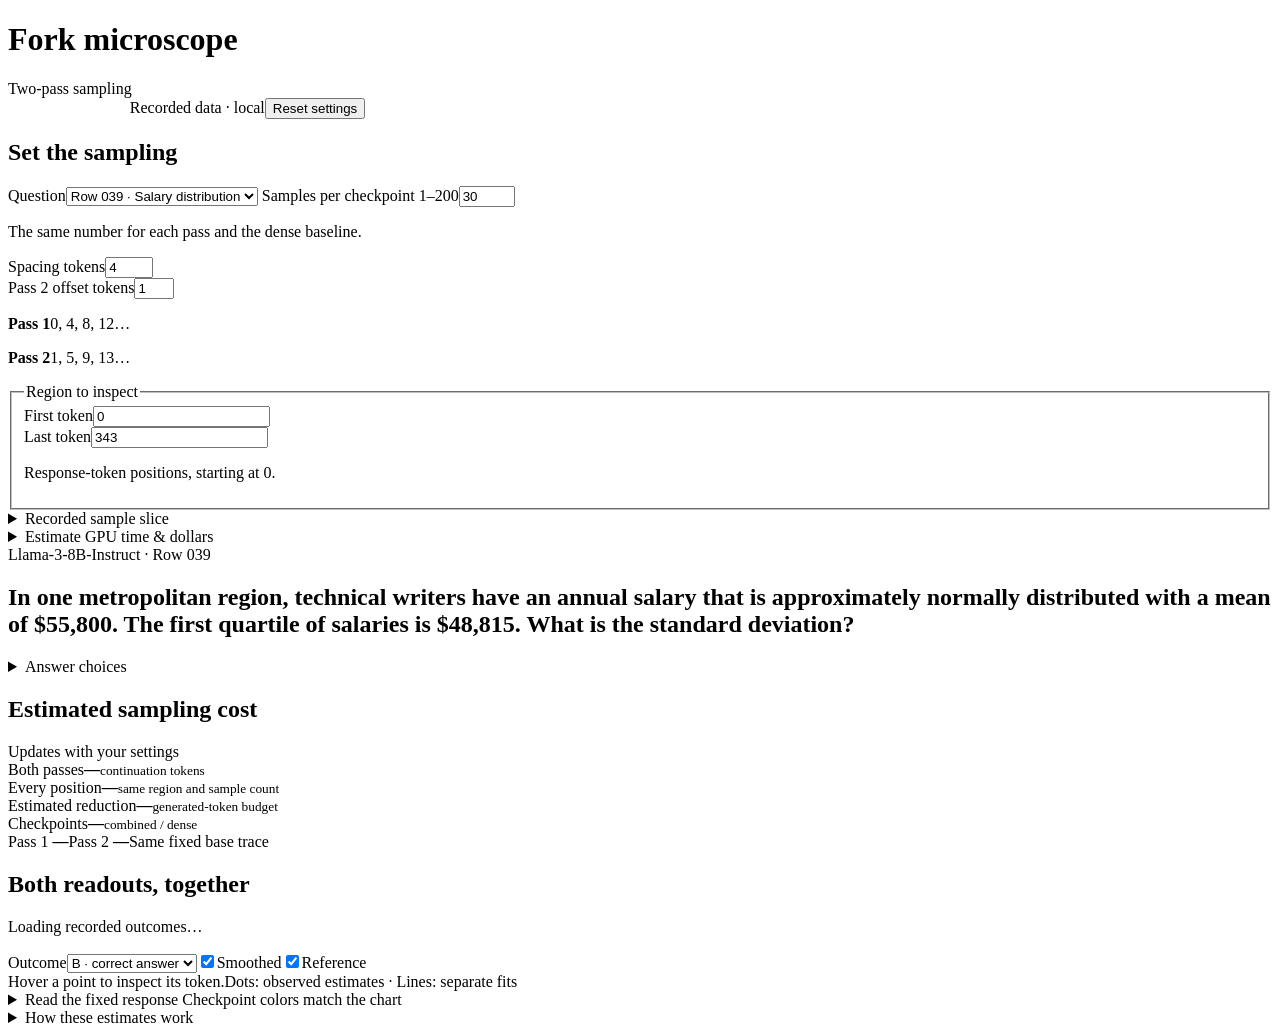
==== public/fork-microscope/index.html @ cd324774 "Package fork microscope for pinned CPU and GPU VM runs" ====
<!doctype html>
<html lang="en">
<head>
  <meta charset="utf-8"><meta name="viewport" content="width=device-width,initial-scale=1">
  <title>Fork microscope · Two-pass sampling</title>
  <meta name="description" content="Inspect two offset sampling passes together and estimate their cost against sampling every position.">
  <link rel="stylesheet" href="/styles.css">
  <script src="/plotly.min.js" defer></script>
  <script type="module" src="/app.js"></script>
</head>
<body>
  <header class="topbar"><div><h1>Fork microscope</h1><span class="subtitle">Two-pass sampling</span></div><div class="header-actions"><a href="/live.html" style="color:white">Attach a model →</a><span class="local-status"><i></i> Recorded data · local</span><button id="reset" type="button">Reset settings</button></div></header>
  <main class="workspace">
    <aside class="controls" aria-label="Sampling controls">
      <h2>Set the sampling</h2>
      <form id="controls" autocomplete="off">
        <label for="row">Question</label><select id="row" name="row"><option value="39">Row 039 · Salary distribution</option></select>
        <label for="samples">Samples per checkpoint <span id="sample-range">1–200</span></label><input id="samples" name="samples" type="number" min="1" max="200" step="1" value="30">
        <p class="help">The same number for each pass and the dense baseline.</p>
        <div class="field-pair"><div><label for="stride">Spacing <span>tokens</span></label><input id="stride" name="stride" type="number" min="2" max="64" step="1" value="4"></div><div><label for="shift">Pass 2 offset <span>tokens</span></label><input id="shift" name="shift" type="number" min="1" max="3" step="1" value="1"></div></div>
        <div class="grid-key"><p><i class="dot blue"></i><strong>Pass 1</strong><span id="first-pattern">0, 4, 8, 12…</span></p><p><i class="dot orange"></i><strong>Pass 2</strong><span id="second-pattern">1, 5, 9, 13…</span></p></div>
        <fieldset><legend>Region to inspect</legend><div class="field-pair"><div><label for="start">First token</label><input id="start" name="start" type="number" min="0" step="1" value="0"></div><div><label for="end">Last token</label><input id="end" name="end" type="number" min="1" step="1" value="343"></div></div><p class="help" id="region-help">Response-token positions, starting at 0.</p></fieldset>
        <details class="advanced"><summary>Recorded sample slice</summary><label for="draw_start">Start at recorded draw</label><input id="draw_start" name="draw_start" type="number" min="0" max="199" step="1" value="0"><p class="help">Draw start plus samples cannot exceed 200. This reuses stored outcomes; it does not collect new ones.</p></details>
      </form>
      <details class="gpu-calculator"><summary>Estimate GPU time &amp; dollars</summary><label for="throughput">Measured output throughput</label><div class="unit-input"><input id="throughput" type="number" min="0.001" step="any" placeholder="Your measurement"><span>tokens/s</span></div><label for="hourly-rate">GPU hourly rate</label><div class="unit-input"><input id="hourly-rate" type="number" min="0" step="any" placeholder="Your rate"><span>USD/hour</span></div><p class="help">Use effective throughput from a comparable run. These are your assumptions, not quoted prices.</p><div id="gpu-result" aria-live="polite">Enter throughput to estimate time.</div></details>
      <div id="error" class="error" role="alert" hidden></div>
    </aside>
    <section class="analysis" aria-label="Sampling comparison">
      <section class="question-panel"><div class="eyebrow" id="model-label">Llama-3-8B-Instruct · Row 039</div><h2 id="question-text">In one metropolitan region, technical writers have an annual salary that is approximately normally distributed with a mean of $55,800. The first quartile of salaries is $48,815. What is the standard deviation?</h2><details><summary>Answer choices <span id="answer-key"></span></summary><ol id="choices" type="A"></ol></details></section>
      <section aria-label="Live cost calculator" class="cost-panel">
        <div class="section-heading"><h2>Estimated sampling cost</h2><span>Updates with your settings</span></div>
        <div class="metrics" aria-live="polite"><div><span>Both passes</span><strong id="combined-tokens">—</strong><small>continuation tokens</small></div><div><span>Every position</span><strong id="dense-tokens">—</strong><small>same region and sample count</small></div><div><span>Estimated reduction</span><strong id="saving">—</strong><small>generated-token budget</small></div><div><span>Checkpoints</span><strong id="checkpoints">—</strong><small id="continuations">combined / dense</small></div></div>
        <div class="cost-breakdown"><span><i class="dot blue"></i>Pass 1 <b id="first-cost">—</b></span><span><i class="dot orange"></i>Pass 2 <b id="second-cost">—</b></span><span id="checkpoint-count">Same fixed base trace</span></div>
      </section>
      <section class="plot-panel">
        <div class="plot-heading"><div><h2>Both readouts, together</h2><p id="plot-status" role="status">Loading recorded outcomes…</p></div><div class="display-controls"><label for="category">Outcome</label><select id="category"><option value="B">B · correct answer</option></select><label class="check"><input type="checkbox" id="show-smooth" checked>Smoothed</label><label class="check"><input type="checkbox" id="show-reference" checked>Reference</label></div></div>
        <div id="plot" aria-label="Probability of the selected outcome by response-token position"></div>
        <div class="plot-footer"><span id="token-inspector">Hover a point to inspect its token.</span><span>Dots: observed estimates · Lines: separate fits</span></div>
      </section>
      <details class="trace-panel"><summary>Read the fixed response <span>Checkpoint colors match the chart</span></summary><div id="trace" class="trace"></div></details>
      <details class="method-panel"><summary>How these estimates work</summary><div class="method-copy"><p>For each selected position, the calculator uses the recorded continuation lengths, weighted by the probabilities of the retained next-token branches. It multiplies their expected length by your sample count, then adds the two passes. The baseline samples every token in the same selected region at the same sample count.</p><p>The two grids are paired so neither gets an extra checkpoint at the end. Their readouts are fitted separately; one pass never replaces a detection or observation from the other. Fits use Forking Fast’s segment-kernel estimator with fixed penalty 64 and bandwidth 32.</p><p>The gray reference includes the recorded draws used by the smaller samples. It is not independent ground truth or a confidence bound. Changing the region does not change the already-recorded continuation length cap. All five outcome categories remain available.</p><p>Token savings are not measured runtime savings. Model loading, base generation, prefix processing, padding, answer extraction and CPU reconstruction are excluded. Optional time and dollar estimates use only the throughput and rate you enter.</p><p>Source: Forking Fast’s released Llama-3-8B-Instruct outcomes, 100 tinyMMLU questions, revision <code>d32fed8</code>. No model is loaded and no paid generation occurs here.</p></div></details>
    </section>
  </main>
</body></html>
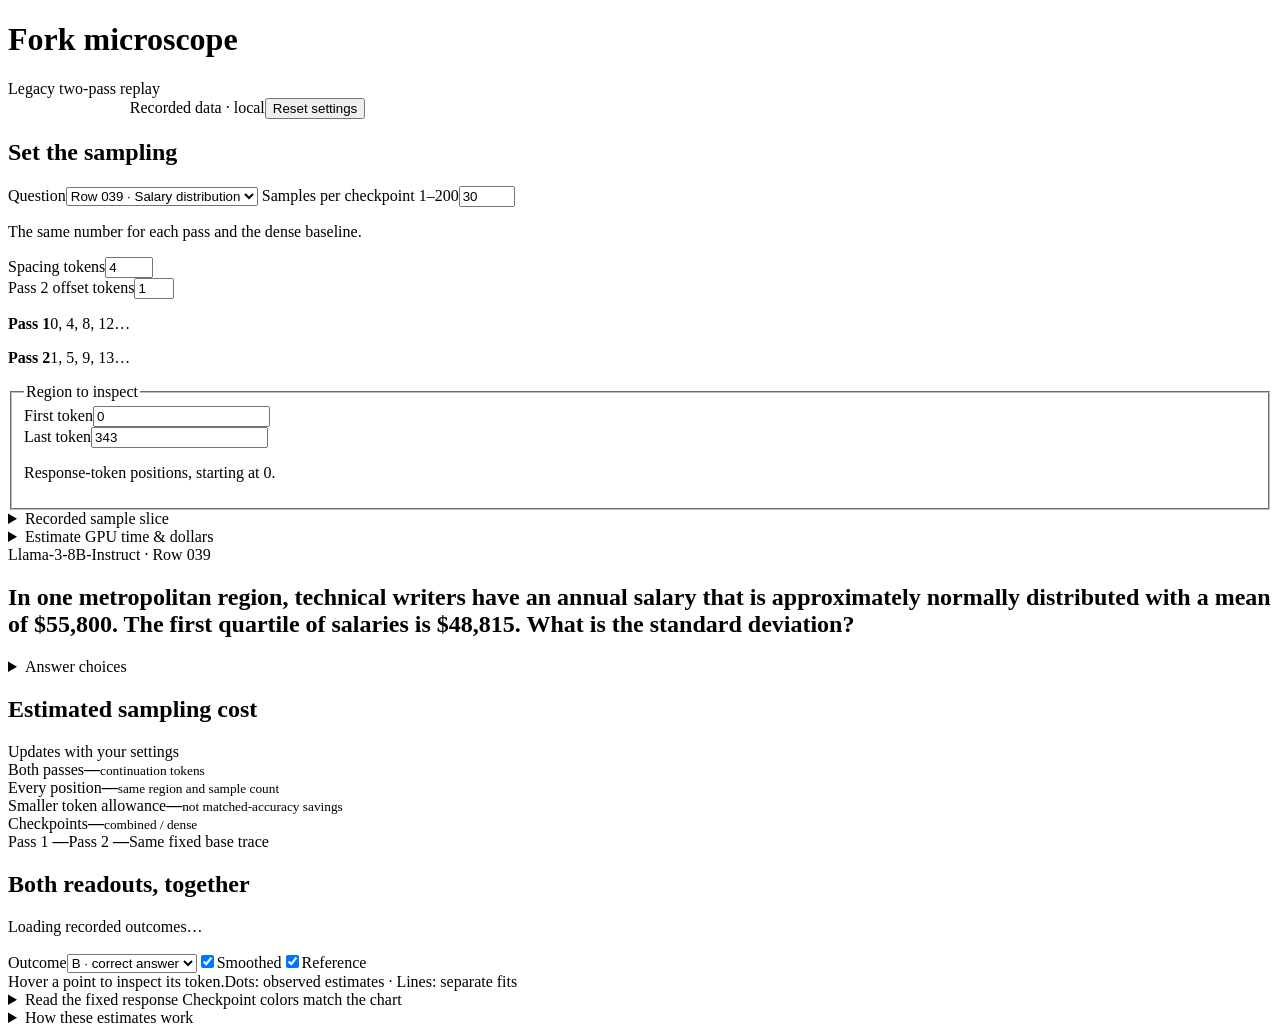
==== commit 87f556f6: "Use all checkpoint draws and add configurable pass tabs with evidence viewer" ====
--- a/public/fork-microscope/index.html
+++ b/public/fork-microscope/index.html
@@ -2,14 +2,14 @@
 <html lang="en">
 <head>
   <meta charset="utf-8"><meta name="viewport" content="width=device-width,initial-scale=1">
-  <title>Fork microscope · Two-pass sampling</title>
+  <title>Fork microscope · Legacy two-pass replay</title>
   <meta name="description" content="Inspect two offset sampling passes together and estimate their cost against sampling every position.">
   <link rel="stylesheet" href="/styles.css">
   <script src="/plotly.min.js" defer></script>
   <script type="module" src="/app.js"></script>
 </head>
 <body>
-  <header class="topbar"><div><h1>Fork microscope</h1><span class="subtitle">Two-pass sampling</span></div><div class="header-actions"><a href="/live.html" style="color:white">Attach a model →</a><span class="local-status"><i></i> Recorded data · local</span><button id="reset" type="button">Reset settings</button></div></header>
+  <header class="topbar"><div><h1>Fork microscope</h1><span class="subtitle">Legacy two-pass replay</span></div><div class="header-actions"><a href="/live.html" style="color:white">Attach a model →</a><span class="local-status"><i></i> Recorded data · local</span><button id="reset" type="button">Reset settings</button></div></header>
   <main class="workspace">
     <aside class="controls" aria-label="Sampling controls">
       <h2>Set the sampling</h2>
@@ -29,7 +29,7 @@
       <section class="question-panel"><div class="eyebrow" id="model-label">Llama-3-8B-Instruct · Row 039</div><h2 id="question-text">In one metropolitan region, technical writers have an annual salary that is approximately normally distributed with a mean of $55,800. The first quartile of salaries is $48,815. What is the standard deviation?</h2><details><summary>Answer choices <span id="answer-key"></span></summary><ol id="choices" type="A"></ol></details></section>
       <section aria-label="Live cost calculator" class="cost-panel">
         <div class="section-heading"><h2>Estimated sampling cost</h2><span>Updates with your settings</span></div>
-        <div class="metrics" aria-live="polite"><div><span>Both passes</span><strong id="combined-tokens">—</strong><small>continuation tokens</small></div><div><span>Every position</span><strong id="dense-tokens">—</strong><small>same region and sample count</small></div><div><span>Estimated reduction</span><strong id="saving">—</strong><small>generated-token budget</small></div><div><span>Checkpoints</span><strong id="checkpoints">—</strong><small id="continuations">combined / dense</small></div></div>
+        <div class="metrics" aria-live="polite"><div><span>Both passes</span><strong id="combined-tokens">—</strong><small>continuation tokens</small></div><div><span>Every position</span><strong id="dense-tokens">—</strong><small>same region and sample count</small></div><div><span>Smaller token allowance</span><strong id="saving">—</strong><small>not matched-accuracy savings</small></div><div><span>Checkpoints</span><strong id="checkpoints">—</strong><small id="continuations">combined / dense</small></div></div>
         <div class="cost-breakdown"><span><i class="dot blue"></i>Pass 1 <b id="first-cost">—</b></span><span><i class="dot orange"></i>Pass 2 <b id="second-cost">—</b></span><span id="checkpoint-count">Same fixed base trace</span></div>
       </section>
       <section class="plot-panel">
@@ -38,7 +38,7 @@
         <div class="plot-footer"><span id="token-inspector">Hover a point to inspect its token.</span><span>Dots: observed estimates · Lines: separate fits</span></div>
       </section>
       <details class="trace-panel"><summary>Read the fixed response <span>Checkpoint colors match the chart</span></summary><div id="trace" class="trace"></div></details>
-      <details class="method-panel"><summary>How these estimates work</summary><div class="method-copy"><p>For each selected position, the calculator uses the recorded continuation lengths, weighted by the probabilities of the retained next-token branches. It multiplies their expected length by your sample count, then adds the two passes. The baseline samples every token in the same selected region at the same sample count.</p><p>The two grids are paired so neither gets an extra checkpoint at the end. Their readouts are fitted separately; one pass never replaces a detection or observation from the other. Fits use Forking Fast’s segment-kernel estimator with fixed penalty 64 and bandwidth 32.</p><p>The gray reference includes the recorded draws used by the smaller samples. It is not independent ground truth or a confidence bound. Changing the region does not change the already-recorded continuation length cap. All five outcome categories remain available.</p><p>Token savings are not measured runtime savings. Model loading, base generation, prefix processing, padding, answer extraction and CPU reconstruction are excluded. Optional time and dollar estimates use only the throughput and rate you enter.</p><p>Source: Forking Fast’s released Llama-3-8B-Instruct outcomes, 100 tinyMMLU questions, revision <code>d32fed8</code>. No model is loaded and no paid generation occurs here.</p></div></details>
+      <details class="method-panel"><summary>How these estimates work</summary><div class="method-copy"><p>For each selected position, the calculator uses the recorded continuation lengths, weighted by the probabilities of the retained next-token branches. It multiplies their expected length by your sample count, then adds the two passes. The baseline samples every token in the same selected region at the same sample count.</p><p>The two grids are paired so neither gets an extra checkpoint at the end. Their readouts are fitted separately; one pass never replaces a detection or observation from the other. Fits use Forking Fast’s segment-kernel estimator with fixed penalty 64 and bandwidth 32.</p><p>The gray reference includes the recorded draws used by the smaller samples. It is not independent ground truth or a confidence bound. Changing the region does not change the already-recorded continuation length cap. All five outcome categories remain available.</p><p>A smaller token allowance does not establish matched-accuracy savings or measured runtime savings. Model loading, base generation, prefix processing, padding, answer extraction and CPU reconstruction are excluded. Optional time and dollar estimates use only the throughput and rate you enter.</p><p>Source: Forking Fast’s released Llama-3-8B-Instruct outcomes, 100 tinyMMLU questions, revision <code>d32fed8</code>. No model is loaded and no paid generation occurs here.</p></div></details>
     </section>
   </main>
 </body></html>
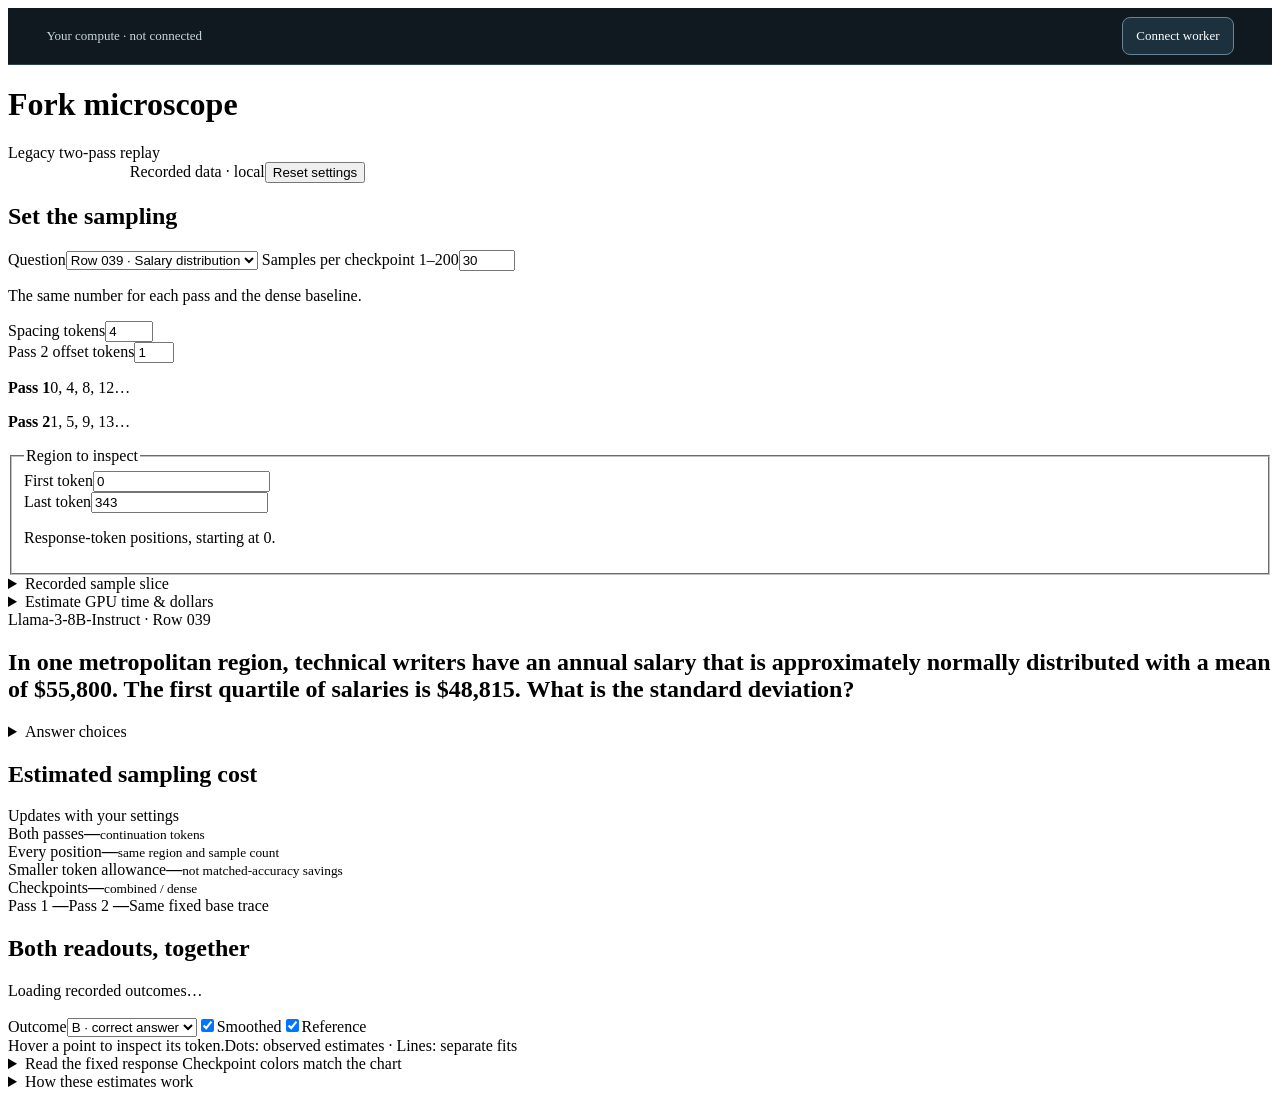
==== commit 66ed9abe: "Package Fork Microscope research beta and hosted worker workflow Add the public dashboard/personal-w" ====
--- a/public/fork-microscope/index.html
+++ b/public/fork-microscope/index.html
@@ -7,6 +7,8 @@
   <link rel="stylesheet" href="/styles.css">
   <script src="/plotly.min.js" defer></script>
   <script type="module" src="/app.js"></script>
+<script src="worker-connection.js"></script>
+<script src="/method-credit.js"></script>
 </head>
 <body>
   <header class="topbar"><div><h1>Fork microscope</h1><span class="subtitle">Legacy two-pass replay</span></div><div class="header-actions"><a href="/live.html" style="color:white">Attach a model →</a><span class="local-status"><i></i> Recorded data · local</span><button id="reset" type="button">Reset settings</button></div></header>
@@ -41,4 +43,4 @@
       <details class="method-panel"><summary>How these estimates work</summary><div class="method-copy"><p>For each selected position, the calculator uses the recorded continuation lengths, weighted by the probabilities of the retained next-token branches. It multiplies their expected length by your sample count, then adds the two passes. The baseline samples every token in the same selected region at the same sample count.</p><p>The two grids are paired so neither gets an extra checkpoint at the end. Their readouts are fitted separately; one pass never replaces a detection or observation from the other. Fits use Forking Fast’s segment-kernel estimator with fixed penalty 64 and bandwidth 32.</p><p>The gray reference includes the recorded draws used by the smaller samples. It is not independent ground truth or a confidence bound. Changing the region does not change the already-recorded continuation length cap. All five outcome categories remain available.</p><p>A smaller token allowance does not establish matched-accuracy savings or measured runtime savings. Model loading, base generation, prefix processing, padding, answer extraction and CPU reconstruction are excluded. Optional time and dollar estimates use only the throughput and rate you enter.</p><p>Source: Forking Fast’s released Llama-3-8B-Instruct outcomes, 100 tinyMMLU questions, revision <code>d32fed8</code>. No model is loaded and no paid generation occurs here.</p></div></details>
     </section>
   </main>
-</body></html>
+<script>addEventListener('worker-connection-change', () => location.reload());</script></body></html>
